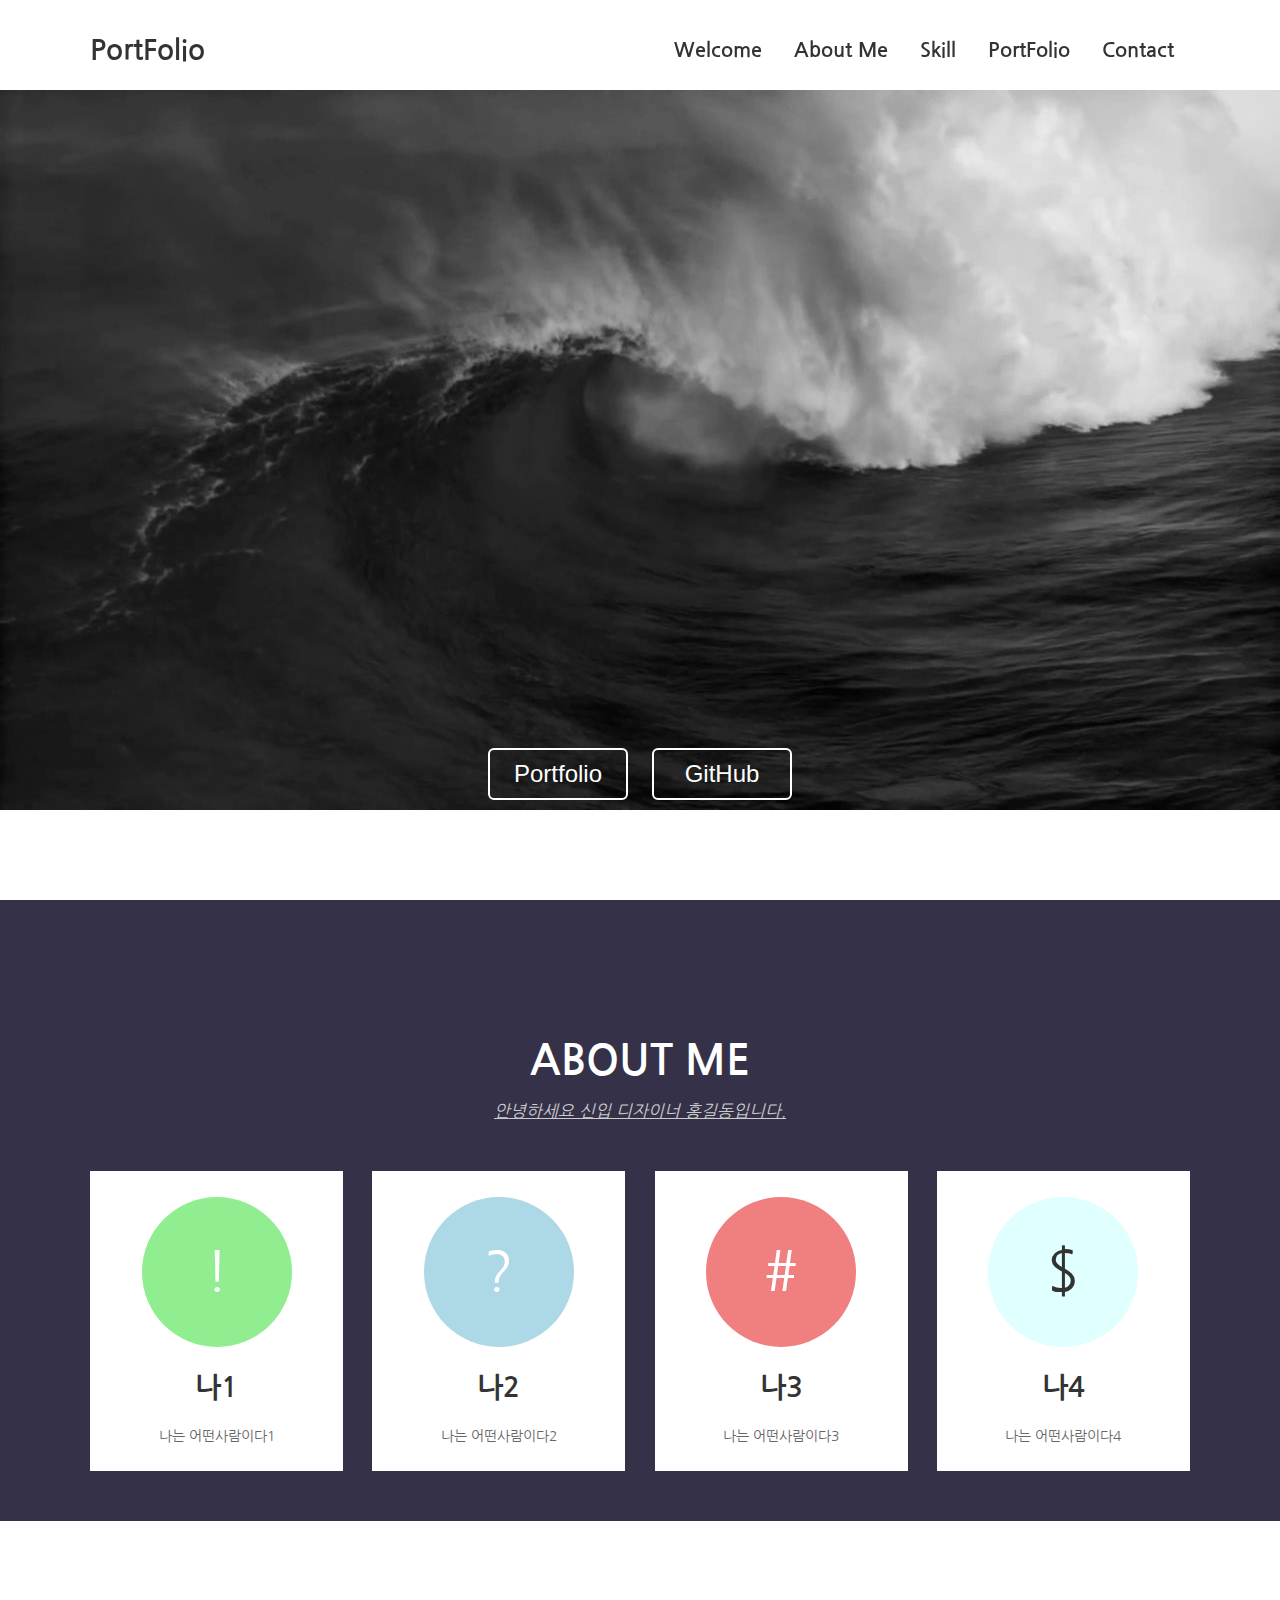
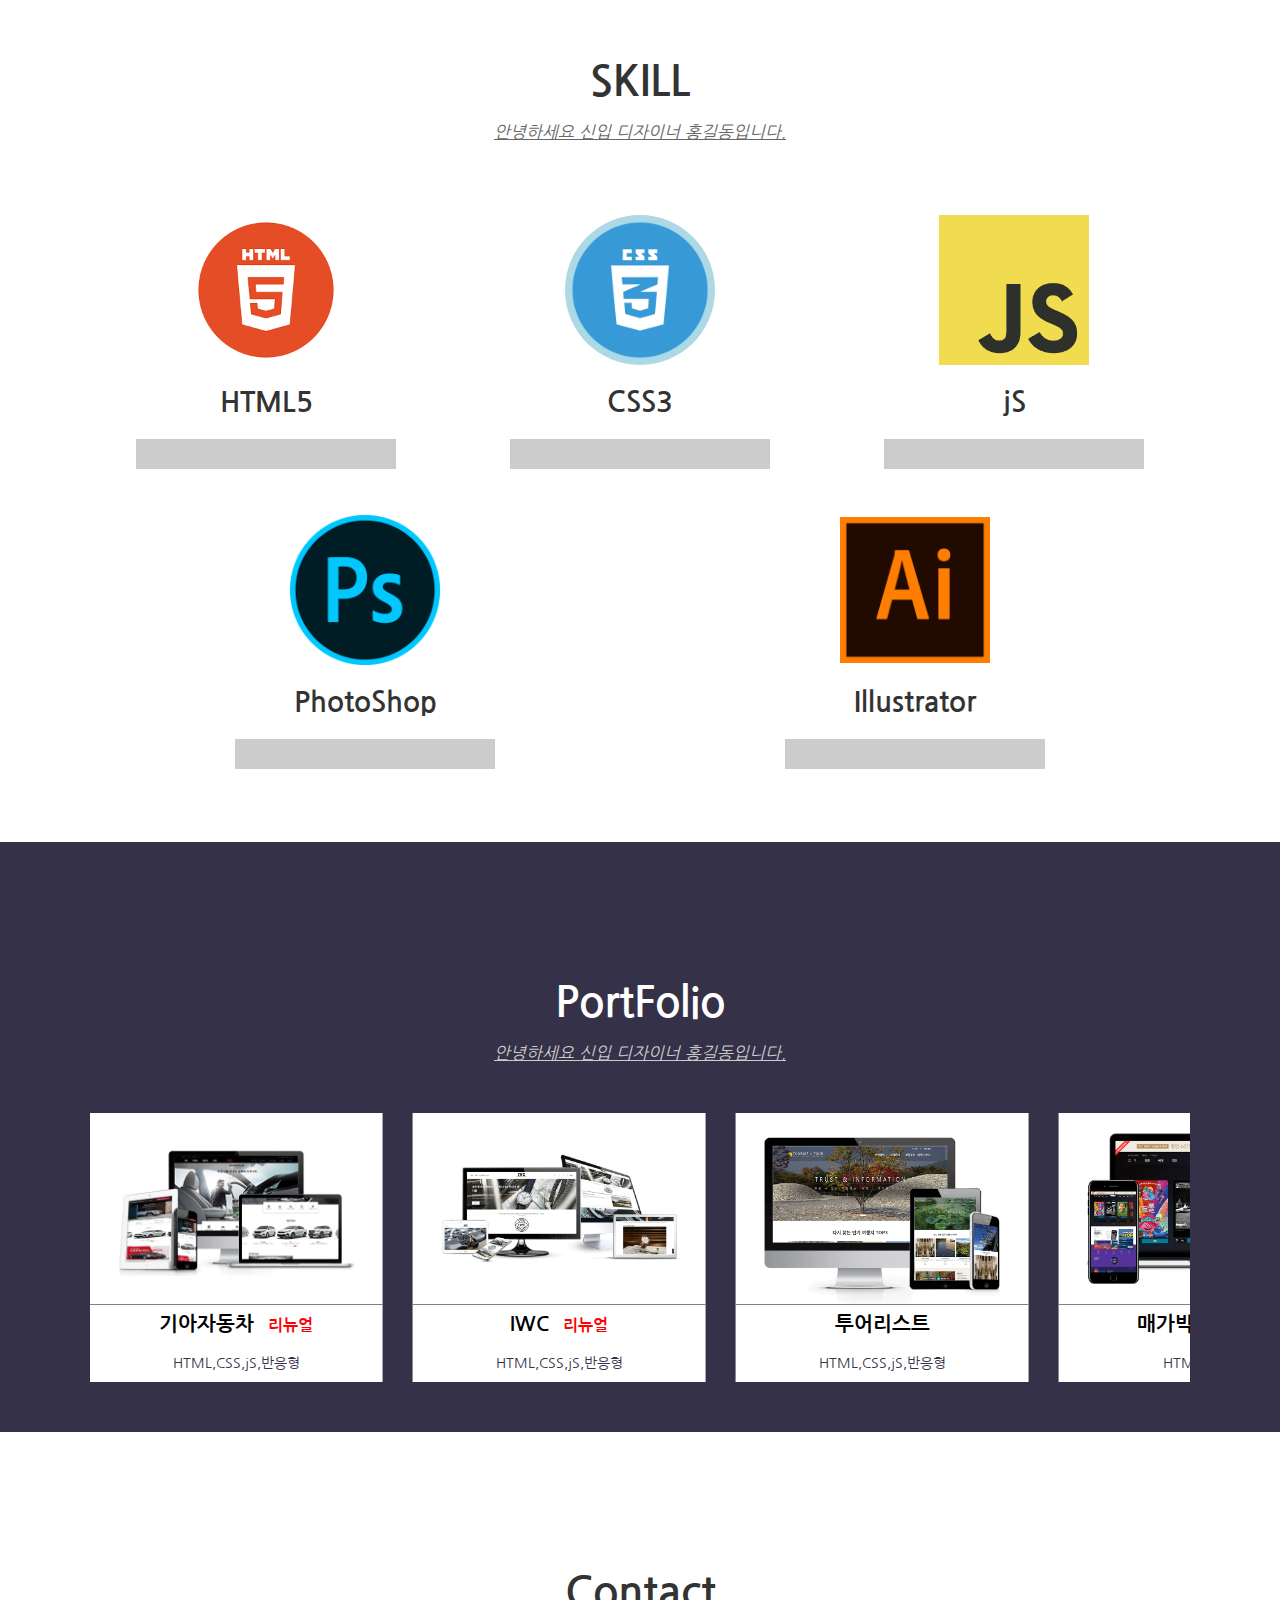
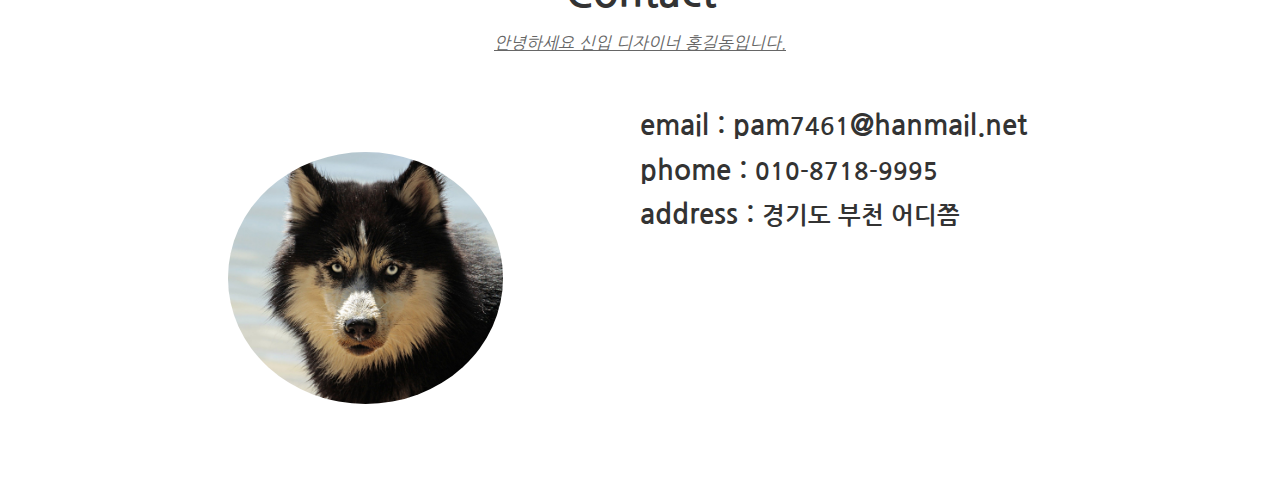
==== index.html @ 530094e7 "Add files via upload" ====
<!DOCTYPE html>
<html lang="ko">
<head>
  <meta charset="UTF-8">
  <meta name="viewport" content="width=device-width, initial-scale=1.0">
  <title>홍길동의 포트폴리오</title>
  <!-- jQuery -->
  <script src="js/jquery-3.5.0.min.js"></script>

  <!-- swiper-slider -->
  <link rel="stylesheet" href="css/swiper.css">
  <script src="js/swiper.js"></script>
  <script src="js/slider_port.js"></script>

  
  <!-- 사용자 스타일 -->
  <link rel="stylesheet" href="css/reset.css">
  <link rel="stylesheet" href="css/base.css">
  <link rel="stylesheet" href="css/skip.css">
  <link rel="stylesheet" href="css/header.css">
  <link rel="stylesheet" href="css/section.css">
  <link rel="stylesheet" href="css/welcome.css">
  <link rel="stylesheet" href="css/i_am.css">
  <link rel="stylesheet" href="css/skill.css">
  <link rel="stylesheet" href="css/portfolio.css">
  <link rel="stylesheet" href="css/tel.css">
  <link rel="stylesheet" href="css/footer.css">

  <!-- 사용자 JS -->
  <script src="js/skip.js"></script>
  <script src="js/header_footer.js"></script>
  <script src="js/portfolio.js"></script>

</head>
<body>
  <ul class="skip_menu">
    <li><a href="#welcome">어서오세요</a></li>
    <li><a href="#i_am">나는 누구인가?</a></li>
    <li><a href="#skill">기술</a></li>
    <li><a href="#portfolio">작품집</a></li>
    <li><a href="#tel">연락주세요</a></li>
  </ul>
  <div class="wrap">
    <header class="header">
      <div class="content">
        <div class="logo">
          <h1>
            <a href="index.html">PortFolio</a>
          </h1>
        </div>
        <nav class="nav">
          <p id="open_nav_btn">&#x2630;</p>
          <ul>
            <li id="close_nav_btn">&#x2715;</li>            
            <li><a href="#welcome">Welcome</a></li>
            <li><a href="#i_am">About Me</a></li>
            <li><a href="#skill">Skill</a></li>
            <li><a href="#portfolio">PortFolio</a></li>
            <li><a href="#tel">Contact</a></li>
          </ul>
        </nav>
      </div>
    </header>
    <section class="section" id="welcome">
      <div class="content">
        <video autoplay loop muted poster="media/ocean.jpg">
          <!-- <source src="media/ocean.ogv">
          <source src="media/ocean.webm">
          <source src="media/ocean.mp4"> -->
          <source src="media/cats.mp4">
        </video>
        <div class="btn_box">
          <a href="#portfolio"><input type="button" value="Portfolio"></a>
          <a href="https://github.com/pam7462" target="_blank"><input type="button" value="GitHub"></a>
        </div>
      </div>
    </section>
    <section class="section" id="i_am">
      <div class="content">
        <h2>ABOUT ME</h2>
        <p>안녕하세요 신입 디자이너 홍길동입니다.</p>
        <ul class="section_list about_list">
          <li>
            <span></span>
            <span></span>
            <span></span>
            <span></span>
            <div class="img_box">
              !
            </div>
            <h3>나1</h3>
            <p>나는 어떤사람이다1</p>
          </li>
          <li>
            <span></span>
            <span></span>
            <span></span>
            <span></span>
            <div class="img_box">
              ?
            </div>
            <h3>나2</h3>
            <p>나는 어떤사람이다2</p>
          </li>
          <li>
            <span></span>
            <span></span>
            <span></span>
            <span></span>
            <div class="img_box">
              #
            </div>
            <h3>나3</h3>
            <p>나는 어떤사람이다3</p>
          </li>
          <li>
            <span></span>
            <span></span>
            <span></span>
            <span></span>
            <div class="img_box">
              $
            </div>
            <h3>나4</h3>
            <p>나는 어떤사람이다4</p>
          </li>
        </ul>
      </div>
    </section>
    <section class="section" id="skill">
      <div class="content">
        <h2>SKILL</h2>
        <p>안녕하세요 신입 디자이너 홍길동입니다.</p>
        <ul class="section_list skill_list">
          <li>
            <div class="img_box">
              <img src="images/html5.png" alt="html">
            </div>
            <h3>HTML5</h3>
            <div class="progress progress01">
              <span>100%</span>
            </div>
          </li>
          <li>
            <div class="img_box">
              <img src="images/css3.webp" alt="css">
            </div>
            <h3>CSS3</h3>
            <div class="progress progress02">
              <span>90%</span>
            </div>
          </li>
          <li>
            <div class="img_box">
              <img src="images/js.png" alt="js">
            </div>
            <h3>jS</h3>
            <div class="progress progress03">
              <span>70%</span>
            </div>
          </li>
          <li>
            <div class="img_box">
              <img src="images/ps.png" alt="ps">
            </div>
            <h3>PhotoShop</h3>
            <div class="progress progress04">
              <span>95%</span>
            </div>
          </li>
          <li>
            <div class="img_box">
              <img src="images/illu.png" alt="illustrator">
            </div>
            <h3>Illustrator</h3>
            <div class="progress progress05">
              <span>70%</span>
            </div>
          </li>
        </ul>
      </div>
    </section>
    <section class="section" id="portfolio">
      <div class="content">
        <h2>PortFolio</h2>
        <p>안녕하세요 신입 디자이너 홍길동입니다.</p>
        <div class="swiper-container">
          <ul class="swiper-wrapper">
            <li class="swiper-slide kia">
              <div class="slide_img">
                <img src="images/kia.png" alt="kia">
              </div>
              <div class="slide_txt">
                <h3>기아자동차<span>리뉴얼</span></h3>
                <p>HTML,CSS,jS,반응형</p>
              </div>
            </li>
            <li class="swiper-slide iwc">
              <div class="slide_img">
                <img src="images/iwc.png" alt="iwc">
              </div>
              <div class="slide_txt">
                <h3>IWC<span>리뉴얼</span></h3>
                <p>HTML,CSS,jS,반응형</p>
              </div>
            </li>
            <li class="swiper-slide tour">
              <div class="slide_img">
                <img src="images/tour.png" alt="tour">
              </div>
              <div class="slide_txt">
                <h3>투어리스트</h3>
                <p>HTML,CSS,jS,반응형</p>
              </div>
            </li>
            <li class="swiper-slide megabox">
              <div class="slide_img">
                <img src="images/megabox.png" alt="megabox">
              </div>
              <div class="slide_txt">
                <h3>매가박스<span>리뉴얼</span></h3>
                <p>HTML,CSS,jS</p>
              </div>
            </li>
            <li class="swiper-slide kakao">
              <div class="slide_img last-img">
                <img src="images/kakao.png" alt="kakao">
              </div>
              <div class="slide_txt">
                <h3>카카오<span>리뉴얼</span></h3>
                <p>HTML,CSS,jS</p>
              </div>
            </li>
          </ul>
        </div>
      </div>
    </section>
    <section class="section" id="tel">
      <div class="content">
        <h2>Contact</h2>
        <p>안녕하세요 신입 디자이너 홍길동입니다.</p>
        <div class="container clearfix">
          <div class="contact_img">
            <img src="images/face.jpg" alt="face">
          </div>
          <div class="contact_txt">
            <p>email : pam<span>7461</span>@hanmail.net</p>
            <p>phome : <span>010-8718-9995</span></p>
            <p>address : <span>경기도 부천 어디쯤</span></p>
            <iframe src="https://www.google.com/maps/embed?pb=!1m10!1m8!1m3!1d791.4722811576098!2d126.81202085395162!3d37.486942742750585!3m2!1i1024!2i768!4f13.1!5e0!3m2!1sko!2skr!4v1591236035555!5m2!1sko!2skr" width="600" height="450" frameborder="0" style="border:0;" allowfullscreen="" aria-hidden="false" tabindex="0"></iframe>
          </div>
        </div>
      </div>
    </section>
    <footer>
      <div class="content">
        <address>
          Copyright ⓒ Hong gil-dong 2020
        </address>
        <ul class="footer_sns">
          <li>
            <a href="#">
              <svg class="github" height="32" viewBox="0 0 16 16" version="1.1" width="32" aria-hidden="true">
                <path fill-rule="evenodd" clip-rule="evenodd" d="M8 0C3.58 0 0 3.58 0 8C0 11.54 2.29 14.53 5.47 15.59C5.87 15.66 6.02 15.42 6.02 15.21C6.02 15.02 6.01 14.39 6.01 13.72C4 14.09 3.48 13.23 3.32 12.78C3.23 12.55 2.84 11.84 2.5 11.65C2.22 11.5 1.82 11.13 2.49 11.12C3.12 11.11 3.57 11.7 3.72 11.94C4.44 13.15 5.59 12.81 6.05 12.6C6.12 12.08 6.33 11.73 6.56 11.53C4.78 11.33 2.92 10.64 2.92 7.58C2.92 6.71 3.23 5.99 3.74 5.43C3.66 5.23 3.38 4.41 3.82 3.31C3.82 3.31 4.49 3.1 6.02 4.13C6.66 3.95 7.34 3.86 8.02 3.86C8.7 3.86 9.38 3.95 10.02 4.13C11.55 3.09 12.22 3.31 12.22 3.31C12.66 4.41 12.38 5.23 12.3 5.43C12.81 5.99 13.12 6.7 13.12 7.58C13.12 10.65 11.25 11.33 9.47 11.53C9.76 11.78 10.01 12.26 10.01 13.01C10.01 14.08 10 14.94 10 15.21C10 15.42 10.15 15.67 10.55 15.59C13.71 14.53 16 11.53 16 8C16 3.58 12.42 0 8 0Z"></path>
              </svg>
            </a>
          </li>
          <li>
            <a href="#">
              <?xml version="1.0" encoding="utf-8"?>
              <!-- Generator: Adobe Illustrator 24.0.0, SVG Export Plug-In . SVG Version: 6.00 Build 0)  -->
              <svg class="blog" version="1.1" id="Layer_1" xmlns="http://www.w3.org/2000/svg" xmlns:xlink="http://www.w3.org/1999/xlink" x="0px" y="0px"
                viewBox="0 0 100 100" style="enable-background:new 0 0 100 100;" xml:space="preserve">
              <!-- <style type="text/css">
                .st0{fill:#FF0000;}
              </style> -->
              <g>
                <g>
                  <path class="st0" d="M53.48,63.59c-3.33,0-6.22,3.98-6.22,11.46c0,6.89,2.34,11.46,6.22,11.46c3.64,0,6.22-4.08,6.22-11.46
                    S56.41,63.59,53.48,63.59z"/>
                </g>
                <g>
                  <path class="st0" d="M40.84,90l-2.99,8.5c3.89,0.97,7.96,1.5,12.15,1.5c0.6,0,1.2-0.02,1.79-0.05
                    C45.15,97.69,41.52,91.43,40.84,90z"/>
                </g>
                <g>
                  <path class="st0" d="M50,0C22.39,0,0,22.39,0,50c0,20.8,12.71,38.63,30.78,46.17V42.72h-6.77c-0.44,0-0.71-0.39-0.71-0.97V29.61
                    c0-1.26,0.24-1.84,0.63-1.84h22.74c0.32,0,0.52,0.49,0.52,0.97v28.64c0.63-1.26,4.48-8.83,11.57-8.83
                    c8.36,0,19.17,8.54,19.17,26.8c0,9.7-2.55,15.88-6.22,19.72C88.44,86.98,100,69.84,100,50C100,22.39,77.61,0,50,0z"/>
                </g>
              </g>
              </svg>
            </a>
          </li>
          <li>
            <a href="#">
              <?xml version="1.0" encoding="utf-8"?>
              <!-- Generator: Adobe Illustrator 24.0.0, SVG Export Plug-In . SVG Version: 6.00 Build 0)  -->
              <svg class="facebook" version="1.1" id="Layer_1" xmlns="http://www.w3.org/2000/svg" xmlns:xlink="http://www.w3.org/1999/xlink" x="0px" y="0px"
                viewBox="0 0 100 100" style="enable-background:new 0 0 100 100;" xml:space="preserve">
                <g>
                  <path class="st0" d="M50,0C22.39,0,0,22.39,0,50c0,21.83,13.99,40.38,33.49,47.2v-13.3c0-0.67,0.24-1.12,0.56-1.12h7.01V58h-7.01
                    c-0.28,0-0.52-0.11-0.52-1.12V42.31c0-0.78,0.36-1.23,0.64-1.23h6.89v-5.72c0-8.97,3.01-19.39,7.61-19.39h14.67
                    c1.6,0,5.65,1.01,5.65,10.76c0,8.97-4.77,9.86-6.05,9.86c-2,0-3.69-0.9-4.97-3.92c-0.24-0.78-0.84-1.57-1.2-1.57
                    c-0.6,0-1.2,1.46-1.2,3.81c0,2.47,0.32,6.17,4.05,6.17h5.61c0.36,0,0.6,0.34,0.6,1.23v14.68c0,0.56-0.2,1.01-0.48,1.01h-7.41v24.77
                    h7.41c0.32,0,0.52,0.45,0.52,1.57v13.07C85.7,90.78,100,72.06,100,50C100,22.39,77.61,0,50,0z"/>
                </g>
              </svg>
            </a>
          </li>
        </ul>
      </div>
    </footer>
  </div>
</body>
</html>
---- css/base.css ----
@import url('https://fonts.googleapis.com/css2?family=Nanum+Gothic:wght@400;700;800&display=swap');
*{
  box-sizing:border-box;
}
html{
  font-family: 'Nanum Gothic', sans-serif;
  font-size:14px;
  scroll-behavior:smooth;
}
.content{
  width:90%;
  max-width:1100px;
  margin:0 auto;
}
#i_am{
  background-color:#343148;
}
#portfolio{
  background-color:#343148;
}
---- css/skip.css ----
@charset 'utf-8';

/* skip style */
.skip_menu>li{
  width:100%;
  padding:10px;
  text-align:center;
  background:#ffffff;
  position:absolute;
  left:0;
  top:-100%;
  z-index:11;  
}
.skip_menu>li>a{
  display:inline-block;
  width:160px;
  padding:6px 0;
  text-align:center;
  color:#9e1030;
}
---- css/header.css ----
@charset 'utf-8';

/* header style */
.header{
  position:fixed;
  left:0;
  top:0;
  z-index:10;
  width:100%;
  height:100px;
  background-color:transparent;
  transition:0.3s;
}
.header>.content{
  display:flex;
  justify-content:space-between;
  align-items:center;
  height:inherit;
}
.nav>ul{
  display:flex;
}
.nav>ul>li>a{
  padding:0 16px;
  font-weight:bold;
  font-size:20px;
}
.header a:hover{
  color:white;
}
#open_nav_btn{
  font-size:32px;
  cursor:pointer;
  display:none;
}
#close_nav_btn{
  text-align:right;
  font-size:32px;
  color:white;
  cursor:pointer;
  display:none;
}
    





@media (max-width:767px){
  .header>.content::before{
    content:'';
    display:block;
  }
  #close_nav_btn{
    display:block;    
  }
  .nav>ul{
    position:fixed;
    right:0;
    top:0;
    z-index:11;
    width:50%;
    height:100%;
    padding:9px 5%;
    background:black;
  }
  .nav>ul>li{
    padding:10px 0;
  }
  .nav>ul>li a{
    color:white;
    padding:10px 0 2px;
  }
  .nav>ul>li a:hover{
    border-bottom:2px solid #ffffff;
  }
}
---- css/section.css ----
@charset 'utf-8';

/* 기본스타일 */
.section{
  width:100%;
  max-width:1980px;
  margin:0 auto;
  padding-top:80px;
  padding-bottom:50px;
}

h2{
  padding-top:60px;
  padding-bottom:20px;
  font-size:3em;
  color:#333333;
  text-align:center;
}

.section#i_am h2,
.section#portfolio h2{
  color:#ffffff;
}

.section>.content>p{
  text-decoration:underline;
  color:#666666;
  text-align:center;
  font-size:1.2em;
  font-style:italic;
}
.section#i_am>.content>p,
.section#portfolio>.content>p{
  color:#cccccc;
}





/* 테블릿 스타일 */
@media (max-width:960px){
  
}









/* 모바일 스타일 */
@media (max-width:767px){
  
}
---- css/welcome.css ----
@charset 'utf-8';

#welcome{
  position: relative;
  overflow: hidden;
  height:100vh;
}
#welcome video{
  position:absolute;
  left:50%;
  top:50%;
  z-index:8;
  transform:translate(-50%,-50%);
  width:100%;
  min-width:1280px;
}
.btn_box{
  position: absolute;
  left:0;
  bottom:100px;
  z-index:9;
  width:100%;
  text-align:center;
}
.btn_box>a{
  display:inline-block;
  width:140px;
  border:2px solid #ffffff;
  margin:0 10px;
  border-radius:6px;
  padding:10px;
}
.btn_box>a>input{
  font-size:24px;
  background:transparent;
  color:#ffffff;
}
.btn_box>a:hover{
  background-color:#ffffff;
}
.btn_box>a:hover>input{
  color:gray;
}

/* 테블릿 스타일 */
@media (max-width:960px){
  #welcome{
    height:500px;
  }
  #welcome video{
    min-width:900px;
  }
}





/* 모바일 스타일 */
@media (max-width:767px){
  #welcome{
    height:100vw;
  }
  #welcome video{
    width:auto;
    max-width:auto;
    height:100%;
  }
  .btn_box{
    bottom:10vw;
  }
}
---- css/i_am.css ----
@charset 'utf-8';

.section_list{
  display:flex;
  flex-flow:row wrap;
  justify-content: space-between;
  margin-top:50px;
}
.section_list>li{
  position: relative;
  display:flex;
  flex-flow:column nowrap;
  justify-content:space-evenly;
  align-items:center;
  width:23%;
  height:300px;
  background:#ffffff;
}
.section_list>li:hover::after{
  content:'안녕하세요';
  display:flex;
  align-items: center;
  justify-content: center;
  text-align:center;
  color:#ffffff;
  font-size:2em;
  position: absolute;
  left:0;
  top:0;
  width:100%;
  height:100%;
  background-color:rgba(0,0,0,0.4);
}
.section_list>li>span{
  position:absolute;
}
.section_list>li>span:nth-child(1){
  left:0;top:0;width:0;height:6px;background-color:red;transition:0.3s linear;
}
.section_list>li:hover>span:nth-child(1){
  width:100%;
}
.section_list>li>span:nth-child(2){
  right:0;top:0;width:6px;height:0;background-color:red;transition:0.3s linear;
}
.section_list>li:hover>span:nth-child(2){
  height:100%;
  transition-delay: 0.3s;
}
.section_list>li>span:nth-child(3){
  right:0;bottom:0;width:0;height:6px;background-color:red;transition:0.3s linear;
}
.section_list>li:hover>span:nth-child(3){
  width:100%;
  transition-delay: 0.6s;
}
.section_list>li>span:nth-child(4){
  left:0;bottom:0;width:6px;height:0;background-color:red;transition:0.3s linear;
}
.section_list>li:hover>span:nth-child(4){
  height:100%;
  transition-delay: 0.9s;
}

.section_list>li>.img_box{
  display:flex;
  justify-content: center;
  align-items: center;
  font-size:4em;
  color:#ffffff;
  width:150px;
  height:150px;
  border-radius:50%;
  /* border:1px solid black; */
}
.section_list>li:nth-child(1)>.img_box{
  background-color:lightgreen;
}
.section_list>li:nth-child(2)>.img_box{
  background-color:lightblue;
}
.section_list>li:nth-child(3)>.img_box{
  background-color:lightcoral;
}
.section_list>li:nth-child(4)>.img_box{
  background-color:lightcyan;
  color:#333333;
}
.section_list h3{
  font-size:2em;
  color:#333333;
}
.section_list p{
  color:#666666;
}





/* 테블릿 스타일 */
@media (max-width:960px){
  h2{padding-top:40px;padding-bottom:10px;}
  .section_list{margin-top:30px;}
  .section_list>li{
    width:48%;
  }
  .section_list>li:nth-child(1),
  .section_list>li:nth-child(2){
    margin-bottom:20px;
  }
}






/* 모바일 스타일 */
@media (max-width:767px){
  .section_list>li{
    width:100%;
    flex-flow:row wrap;
  }
  .section_list>li:nth-child(3){
    margin-bottom:20px;
  }
}
---- css/skill.css ----
@charset 'utf-8';

.skill_list>li{
  width:32%;
}

.skill_list>li:nth-child(4),
.skill_list>li:nth-child(5){
  width:50%;
}
.skill_list>li>.img_box{
  transition:0.3s;
  transition-delay:0.1s;
}
.skill_list>li:hover>.img_box{
  transform:scale(1.1) skew(5deg,5deg) rotate(5deg);
}

.skill_list>li>.img_box>img{
  width:100%;
}
.progress{
  width:100%;
  max-width:260px;
  height:30px;
  background-color:#cccccc;
  position: relative;
}
.progress>span{
  position: absolute;
  left:50%;
  top:50%;
  transform:translate(-50%,-50%);
  color:#cccccc;
  font-weight:bold;
}
.skill_list>li:hover .progress>span{
  color:#ffffff;
}
.skill_list>li .progress::before{
  content:'';
  display:block;
  width:0;
  height:100%;
  background-color:red;
  transition:0.3s;
}
.skill_list>li:nth-child(1):hover .progress::before{
  width:100%;
}
.skill_list>li:nth-child(2):hover .progress::before{
  width:90%;
}
.skill_list>li:nth-child(3):hover .progress::before{
  width:70%;
}
.skill_list>li:nth-child(4):hover .progress::before{
  width:95%;
}
.skill_list>li:nth-child(5):hover .progress::before{
  width:70%;
}
.skill_list>li:hover::after{
  content:'';
  display:block;
  width:0;
  height:0;
}








/* 테블릿 스타일 */
@media (max-width:960px){
  .skill_list>li{
    width:50% !important;
  }
  .skill_list>li:nth-child(5){
    width:100%;
  }
}






/* 모바일 스타일 */
@media (max-width:767px){
  .skill_list>li{
    flex-flow:column nowrap !important;
    width:100% !important;
  }
  .progress{
    width:60%;
    /* max-width:200px; */
  }
}
---- css/portfolio.css ----
@charset 'utf-8';

.swiper-container{
  margin-top:50px;
}
.swiper-slide{
  background-color:#ffffff;
  cursor:pointer;
}

.slide_img{
  height:15vw;
  border-bottom:1px solid gray;
  overflow: hidden;
  display:flex;
  justify-content: center;
  align-items: center;
  position: relative;
}
.slide_img::before{
  content:'바로가기';
  display:block;
  font-weight:bolder;
  font-size:1.4em;
  color:#ffffff;
  position: absolute;
  left:50%;
  top:50%;
  z-index:10;
  transform:translate(-50%,-50%);
  opacity: 0;
  transition:0.3s;
}
.swiper-slide:hover .slide_img::before{
  opacity: 1;
}
.slide_img::after{
  content:'';
  width:100%;
  height:100%;
  background:#ff0000;
  position: absolute;
  left:0;
  top:0;
  opacity:0;
  transition:0.3s;
}
.swiper-slide:hover .slide_img::after{
  opacity: 0.5;
}
.slide_img>img{
  width:80%;
}
.slide_img.last-img{
  align-items:flex-start;
}
.slide_img.last-img>img{
  width:100%;
}
.slide_txt{
  display:flex;
  flex-flow:column nowrap;
  justify-content:center;
  align-items:center;
}
.slide_txt>h3{
  font-size:1.4em;
  margin:10px 0;
}
.slide_txt>h3>span{
  padding-left:14px;
  font-size:0.8em;
  color:#ff0000;
}
.slide_txt>p{
  color:#343148;
  margin:10px 0;
}









/* 테블릿 스타일 */
@media (max-width:960px){
  .slide_img{
    height:25vw;
  }
}






/* 모바일 스타일 */
@media (max-width:767px){
  .slide_img{
    height:40vw;
  }
}
---- css/tel.css ----
@charset 'utf-8';
#tel .container{
  margin-top:50px;
}
#tel .container>.contact_img,
#tel .container>.contact_txt{
  float:left;
  width:50%;
}
#tel .container>.contact_img,
#tel .container>.contact_txt{
  display:flex;
  justify-content: center;
  align-items: center;
  height:350px;
}
#tel .container>.contact_img>img{
  width:50%;
  border-radius:50%;
}
#tel .container>.contact_txt{
  flex-flow:column nowrap;
  justify-content:space-around;
  align-items: flex-start;
}
#tel .container>.contact_txt>p{
  font-weight:bold;
  font-size:2em;
  color:#333333;
}
#tel .container>.contact_txt>p>span{
  font-size:0.85em;
}
#tel .container>.contact_txt>iframe{
  width:100%;
  height:200px;
}




/* 테블릿 스타일 */
@media (max-width:960px){
  #tel .container>.contact_img,
  #tel .container>.contact_txt{
    width:100%;
    margin:50px 0;
  }
  #tel .container>.contact_txt{
    align-items:center;
    height:530px;
  }
  #tel .container>.contact_txt>iframe{
    height:350px;
  }
}





/* 모바일 스타일 */
@media (max-width:767px){
  #tel .container>.contact_img,
  #tel .container>.contact_txt{
    margin:20px 0;
  }
}
---- css/footer.css ----
@charset 'utf-8';

footer{
  position:fixed;
  left:0;
  bottom:0;
  width:100%;
  z-index:10;
  background-color:#000000;
  display:none;
}
footer>.content{
  height:100px;
  display:flex;
  justify-content:space-between;
  align-items:center;
}
footer a,footer address{
  color:#ffffff;
  font-size:1.2em;
}
address{
  flex:3;
}
.footer_sns{
  flex:1;
  display:flex;
  justify-content: space-between;
}
.github{
  fill:#ffffff;
  width:50px;
  height:50px;
}
.github:hover{
  fill:#cccccc;
}
.blog,.facebook{
  width:50px;
  height:50px;
}
.st0{
  fill:#ffffff;
}
.blog:hover .st0,
.facebook:hover .st0{
  fill:#cccccc;
}


/* 테블릿 스타일 */
@media (max-width:960px){
  address{
    flex:7;
  }
  .footer_sns{
    flex:3;
  }
}




/* 모바일 스타일 */
@media (max-width:767px){
  footer>.content{
    height:160px;
    flex-flow:column nowrap;
    justify-content: space-around;
    align-items: center;
  }
  address{
    order:2;
    flex:1;
    align-items: center;
  }
  .footer_sns{
    order:1;
    flex:2;
    align-items: center;
  }
  .footer_sns>li{
    margin:0 20px;
  }
}
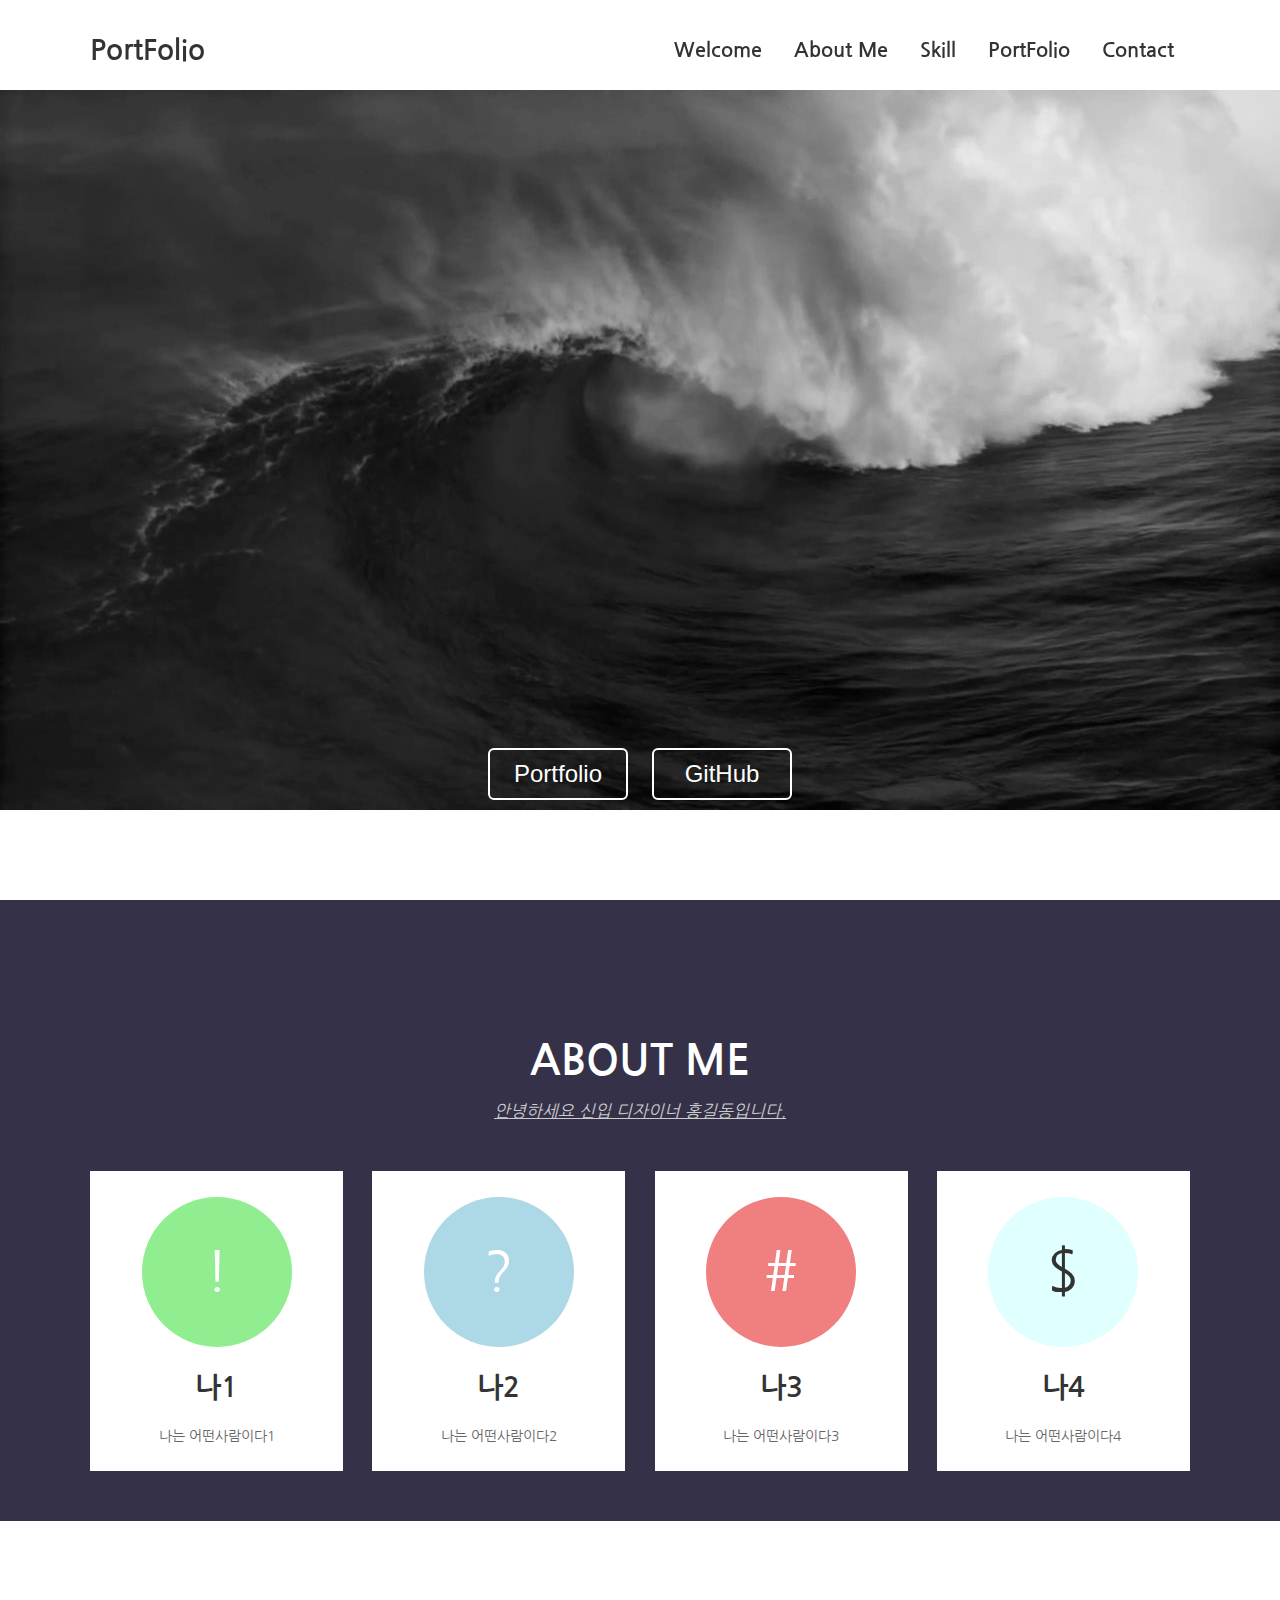
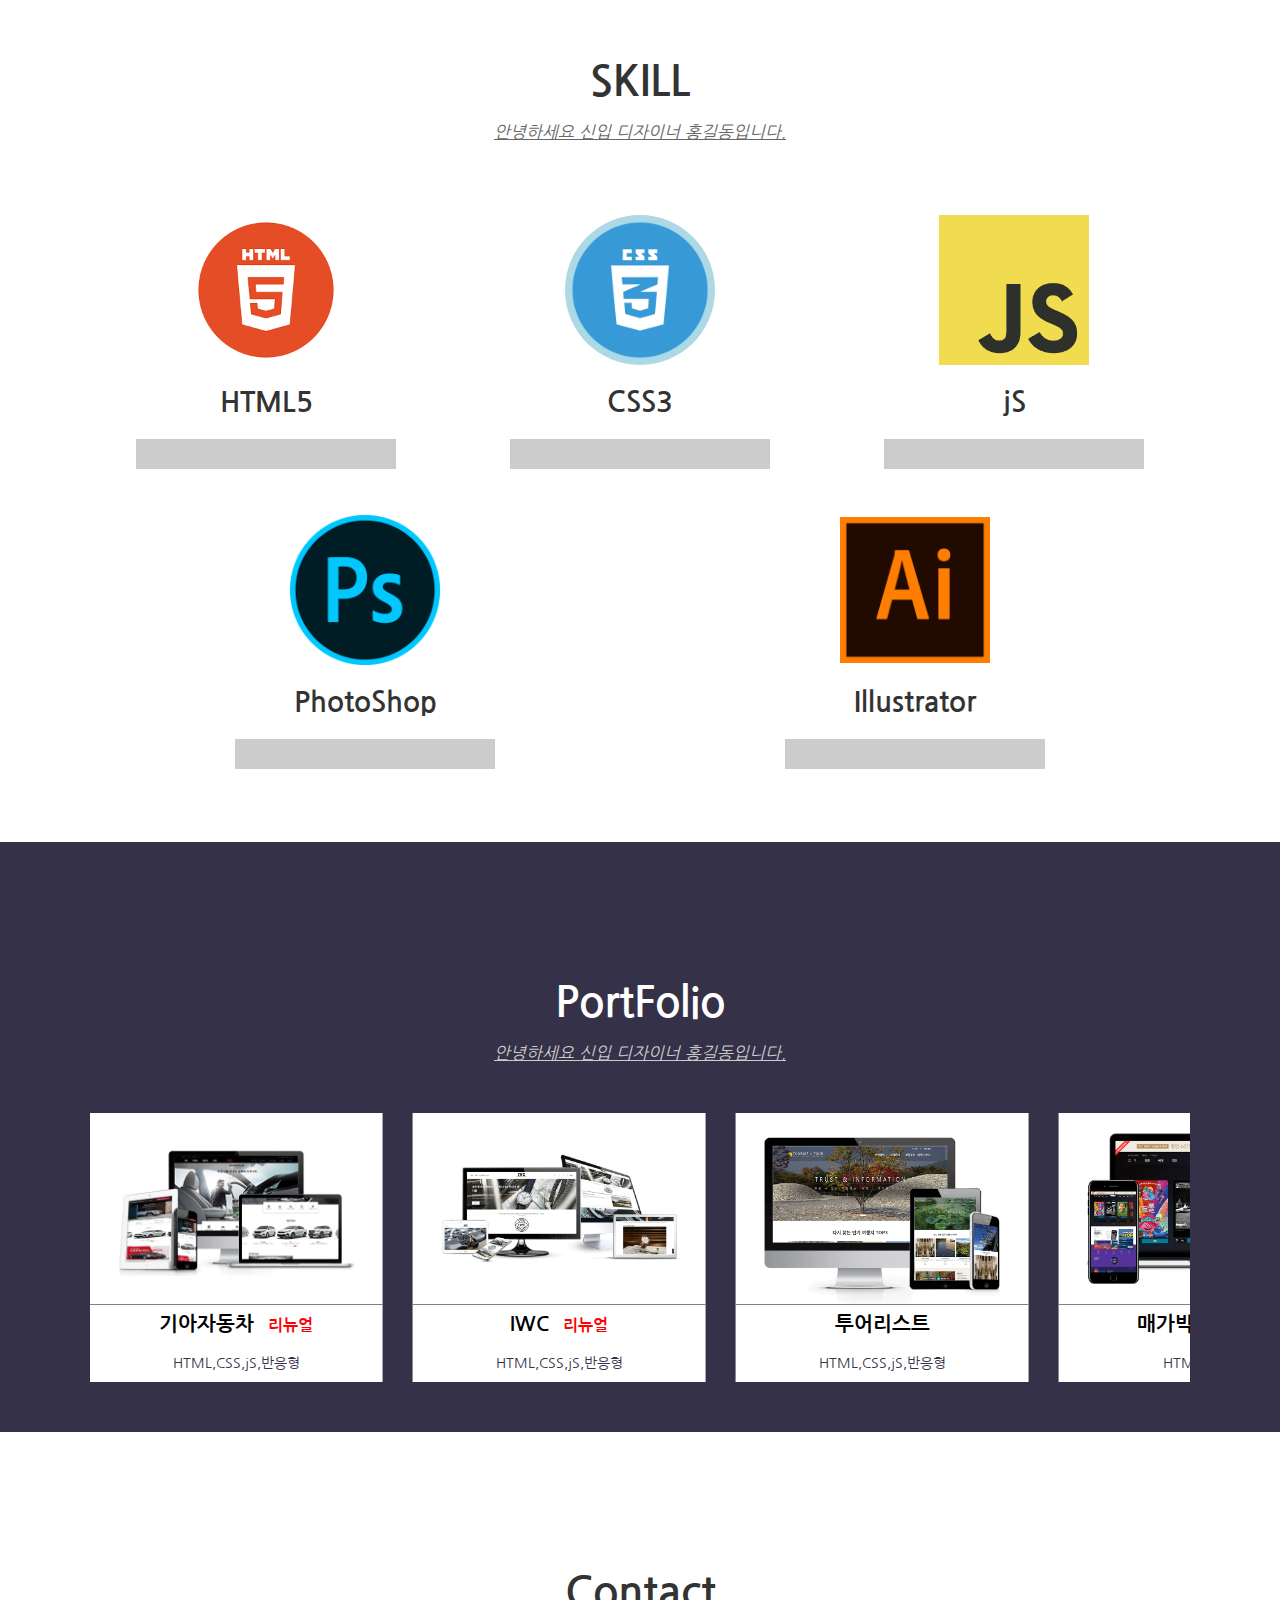
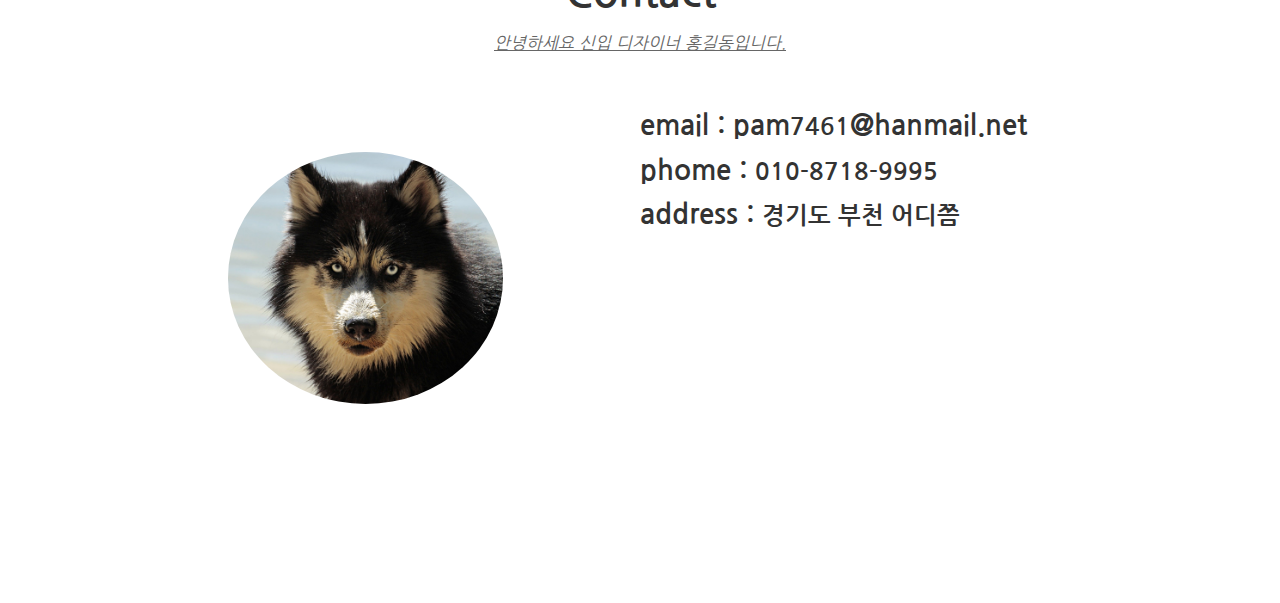
==== commit f2f81845: "Add files via upload" ====
--- a/index.html
+++ b/index.html
@@ -1,8 +1,30 @@
 <!DOCTYPE html>
 <html lang="ko">
 <head>
+  
   <meta charset="UTF-8">
   <meta name="viewport" content="width=device-width, initial-scale=1.0">
+  <!-- 제작자 -->
+  <meta name="author" content="hong">
+  <!-- 설명 -->
+  <meta name="description" content="Web portfolio">
+  <!-- 키워드 -->
+  <meta name="keywords" content="포트폴리오, portfolio, 웹, web, 취업">
+  <!-- 링크공유 -->
+  <meta property="og:url" content="https://pam7462.github.io/portfolio/">
+  <meta property="og:type" content="website">
+  <meta property="og:title" content="portfolio">
+  <meta property="og:image" content="images/portfolio.png">
+  <meta property="og:description" content="홍길동의 portfolio">
+  <!-- 익스플로러 -->
+  <meta http-equiv="X-UA-Compatible" content="ie=edge">
+
+  <!-- 주석조건문 -->
+  <!-- [if lte IE 8]>
+    <script src="js/html5shiv.min.js"></script>
+    <script src="js/placeholders.min.js"></script>
+  <![endif] -->
+  
   <title>홍길동의 포트폴리오</title>
   <!-- jQuery -->
   <script src="js/jquery-3.5.0.min.js"></script>
--- a/css/tel.css
+++ b/css/tel.css
@@ -1,4 +1,5 @@
 @charset 'utf-8';
+/* #tel{margin-bottom:100px;} */
 #tel .container{
   margin-top:50px;
 }
@@ -61,6 +62,7 @@
 
 /* 모바일 스타일 */
 @media (max-width:767px){
+  /* #tel{margin-bottom:160px;} */
   #tel .container>.contact_img,
   #tel .container>.contact_txt{
     margin:20px 0;
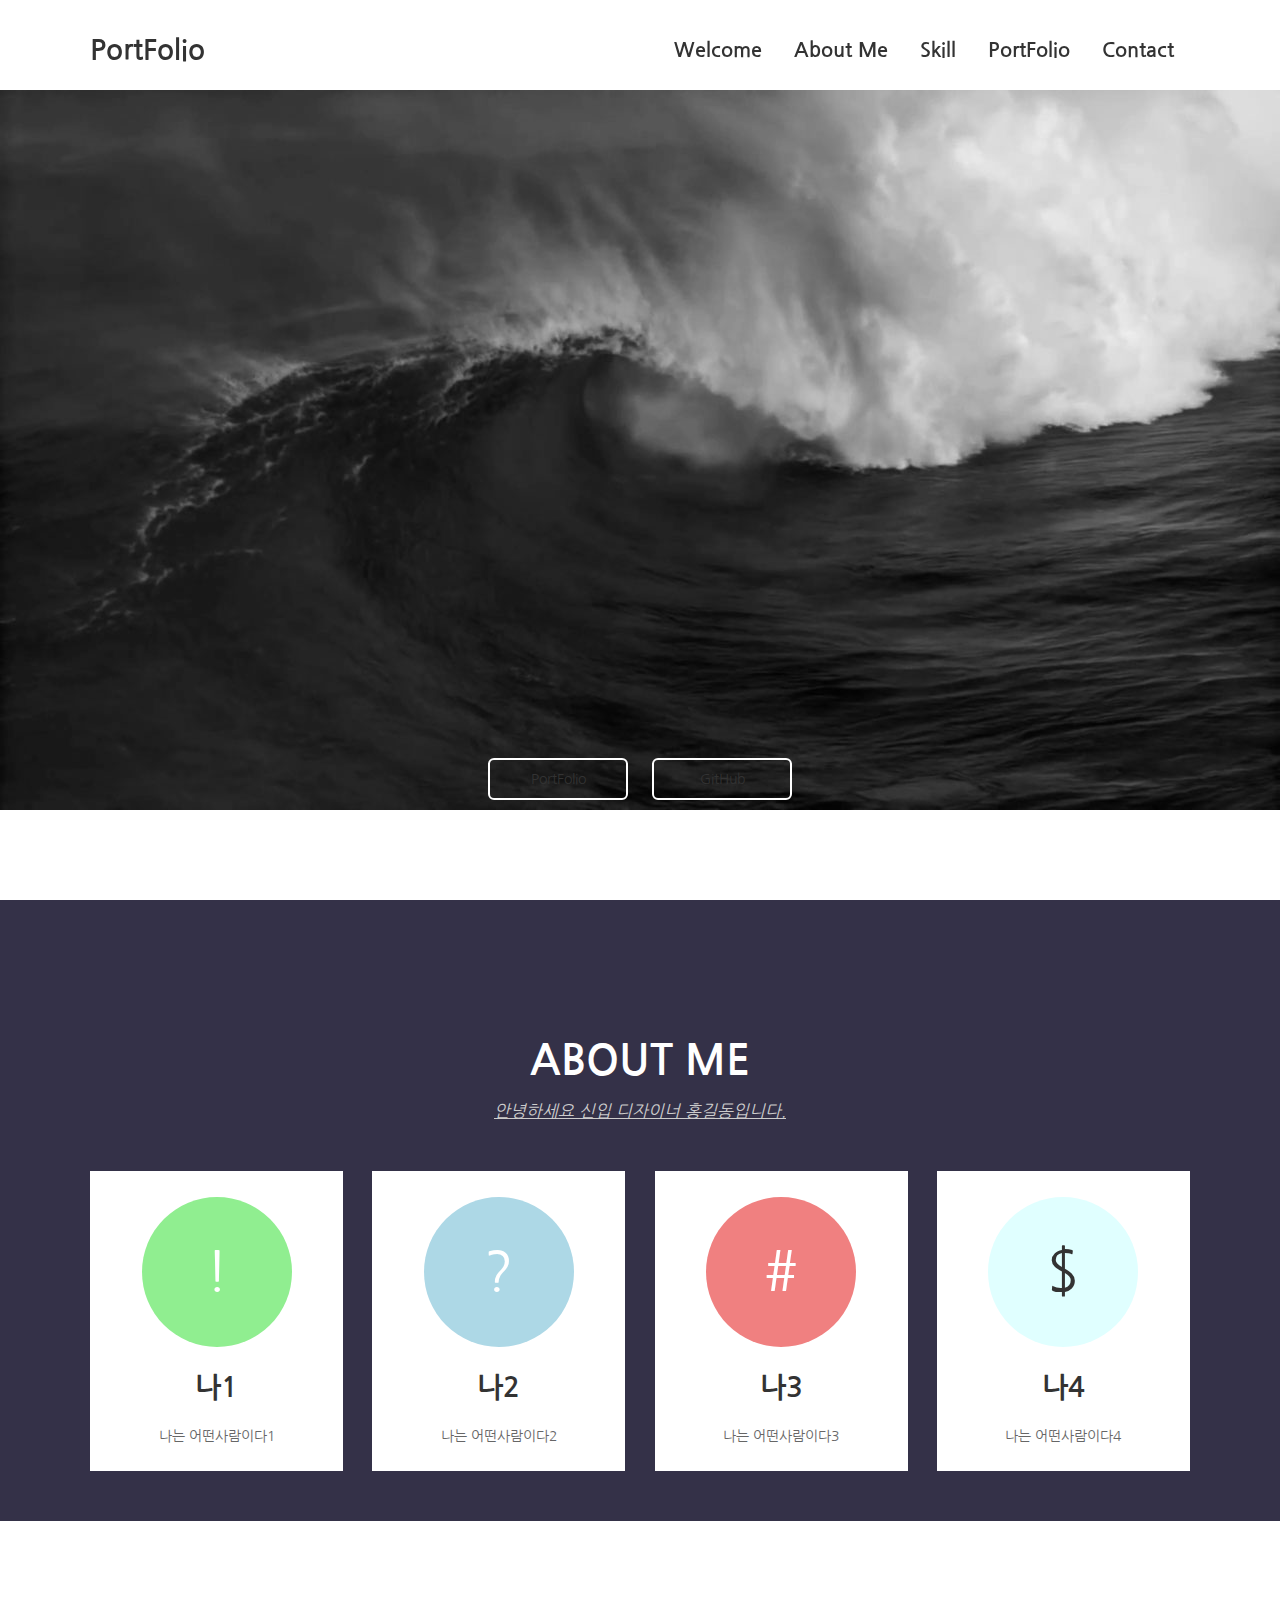
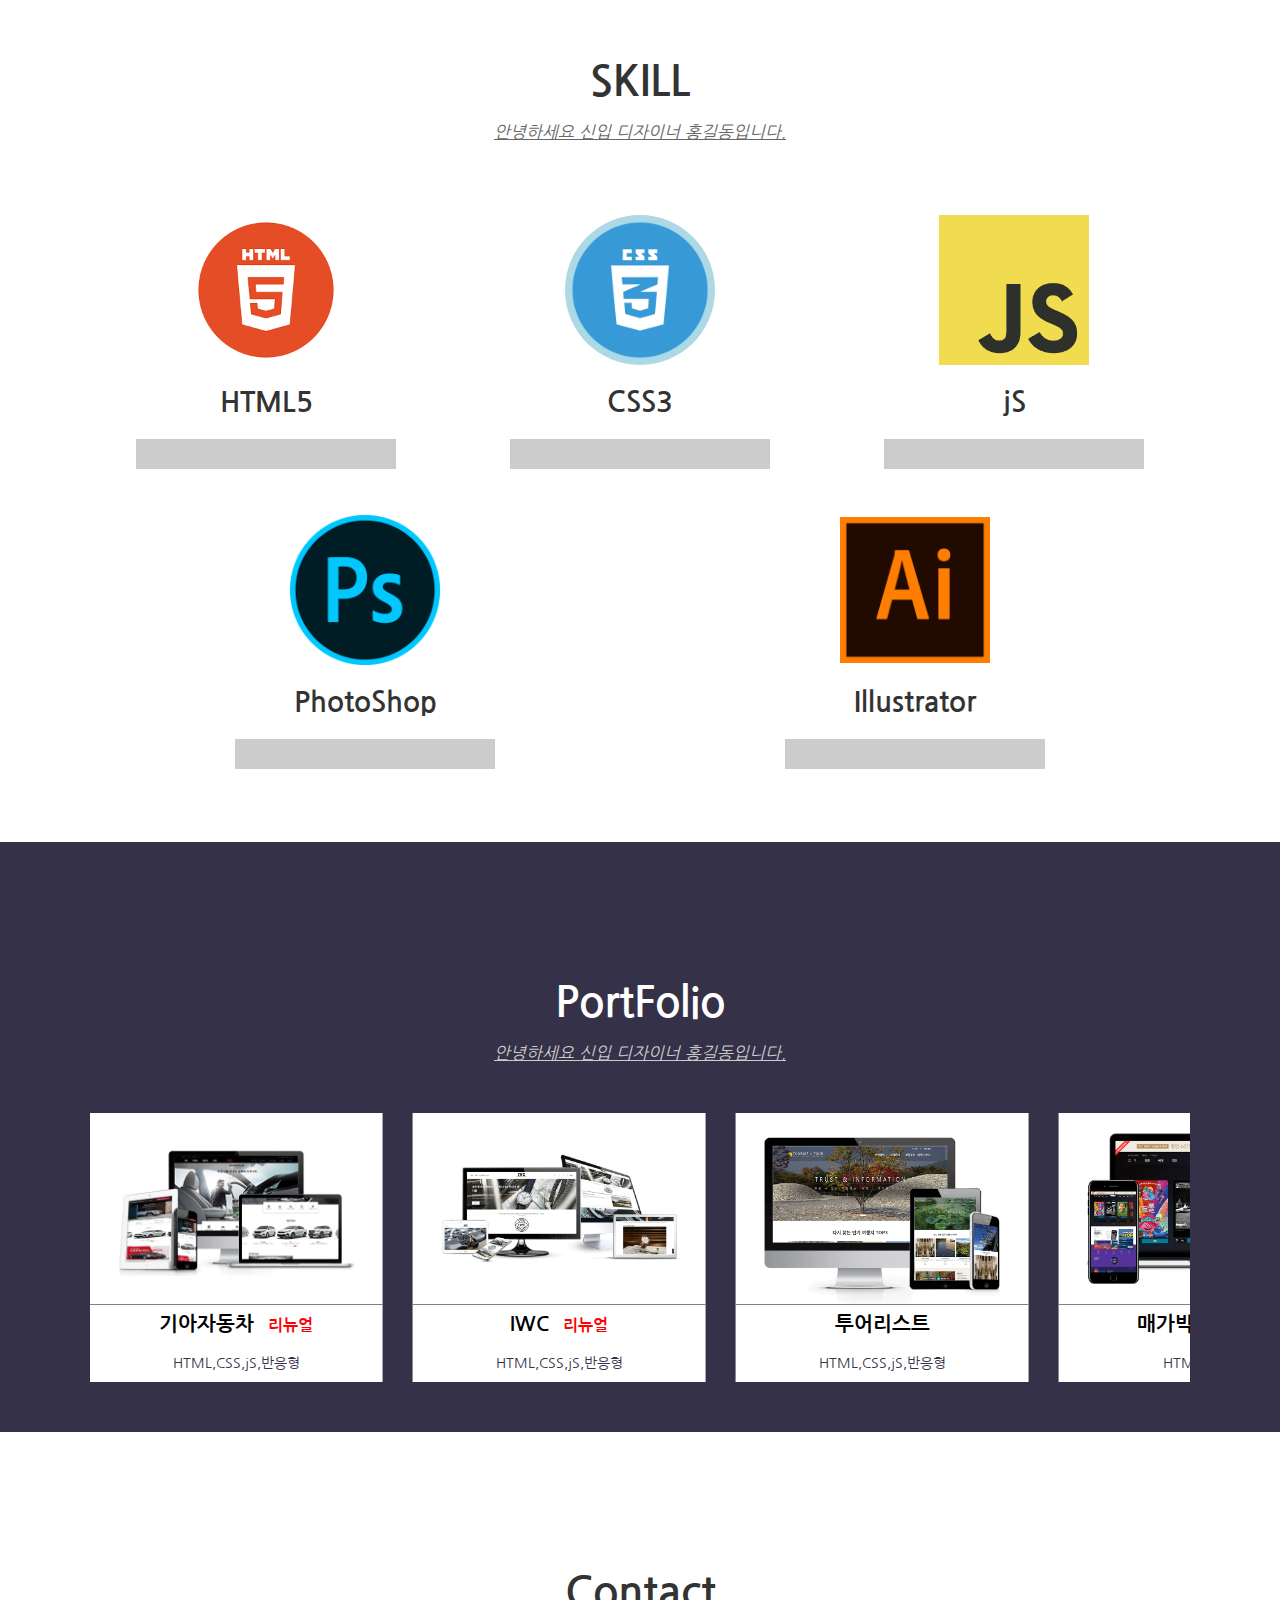
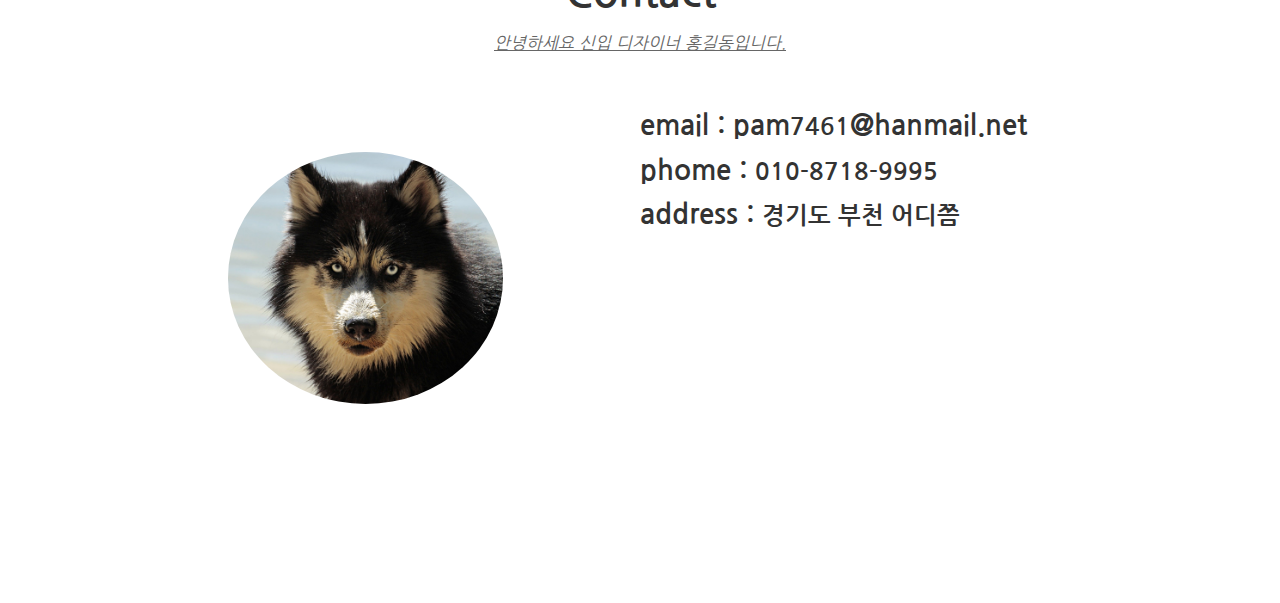
==== commit 6d57b487: "Add files via upload" ====
--- a/index.html
+++ b/index.html
@@ -24,7 +24,7 @@
     <script src="js/html5shiv.min.js"></script>
     <script src="js/placeholders.min.js"></script>
   <![endif] -->
-  
+
   <title>홍길동의 포트폴리오</title>
   <!-- jQuery -->
   <script src="js/jquery-3.5.0.min.js"></script>
@@ -34,7 +34,9 @@
   <script src="js/swiper.js"></script>
   <script src="js/slider_port.js"></script>
 
-  
+  <!-- parallax  -->
+  <script src="js/parallax.min.js"></script>
+
   <!-- 사용자 스타일 -->
   <link rel="stylesheet" href="css/reset.css">
   <link rel="stylesheet" href="css/base.css">
@@ -52,7 +54,6 @@
   <script src="js/skip.js"></script>
   <script src="js/header_footer.js"></script>
   <script src="js/portfolio.js"></script>
-
 </head>
 <body>
   <ul class="skip_menu">
@@ -84,6 +85,7 @@
       </div>
     </header>
     <section class="section" id="welcome">
+      <h2 style="display:none;">Welcome</h2>
       <div class="content">
         <video autoplay loop muted poster="media/ocean.jpg">
           <!-- <source src="media/ocean.ogv">
@@ -92,8 +94,14 @@
           <source src="media/cats.mp4">
         </video>
         <div class="btn_box">
-          <a href="#portfolio"><input type="button" value="Portfolio"></a>
-          <a href="https://github.com/pam7462" target="_blank"><input type="button" value="GitHub"></a>
+          <a href="#portfolio">
+            PortFolio
+            <!-- <input type="button" value="Portfolio"> -->
+          </a>
+          <a href="https://github.com/pam7462" target="_blank">
+            GitHub
+            <!-- <input type="button" value="GitHub"> -->
+          </a>
         </div>
       </div>
     </section>
